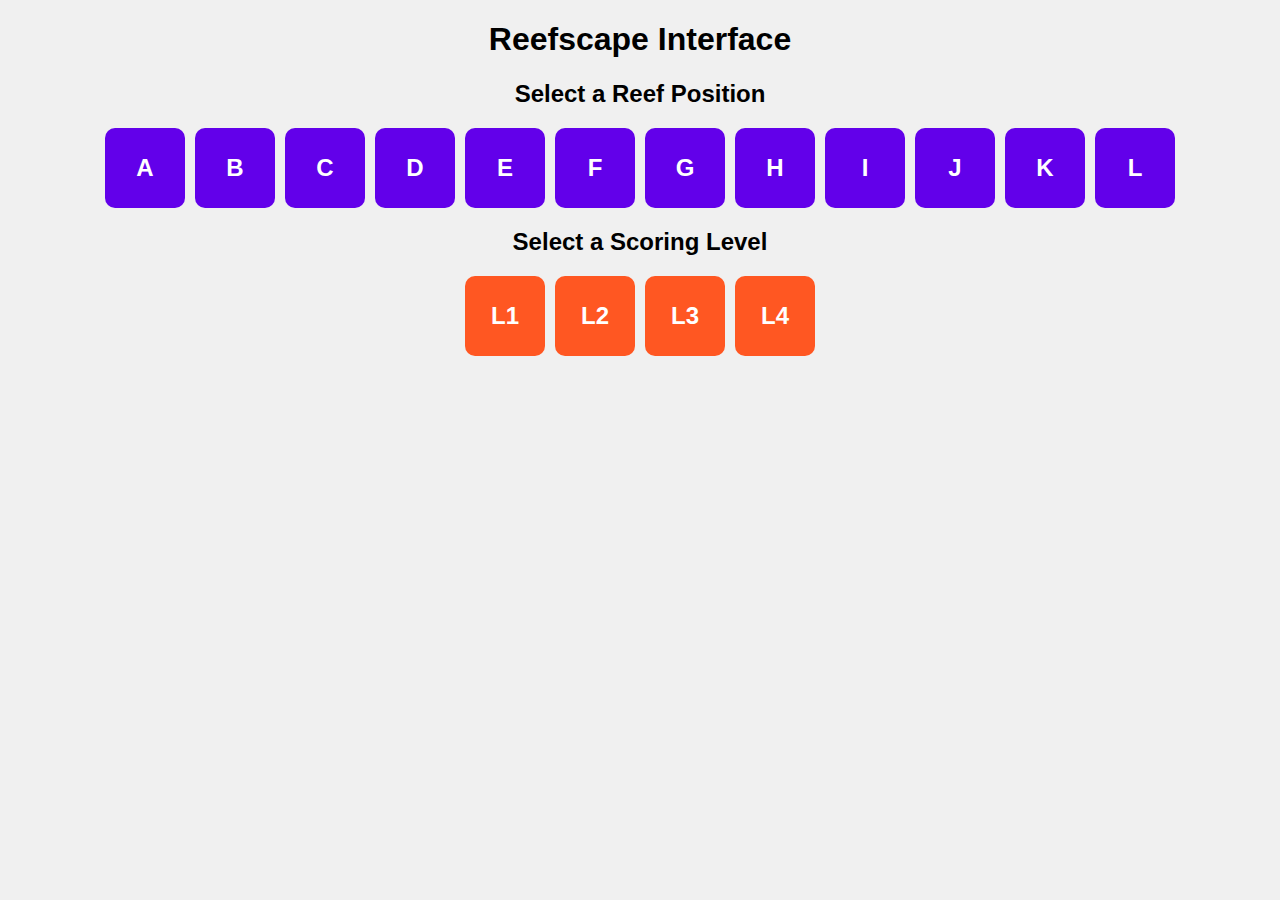
==== UIv1/index.html @ faf2d404 "First version!" ====
<!DOCTYPE html>
<html lang="en">
<head>
    <meta charset="UTF-8">
    <meta name="viewport" content="width=device-width, initial-scale=1.0">
    <title>Reefscape Touchscreen Interface</title>
    <style>
        body {
            font-family: Arial, sans-serif;
            text-align: center;
            background-color: #f0f0f0;
        }
        .reef-container, .levels-container {
            display: flex;
            justify-content: center;
            flex-wrap: wrap;
            gap: 10px;
            margin-top: 20px;
        }
        .button {
            width: 80px;
            height: 80px;
            font-size: 24px;
            font-weight: bold;
            border: none;
            border-radius: 10px;
            cursor: pointer;
            transition: all 0.3s ease;
        }
        .reef-button {
            background-color: #6200ea;
            color: white;
        }
        .level-button {
            background-color: #ff5722;
            color: white;
        }
        .button:hover {
            transform: scale(1.1);
            opacity: 0.8;
        }
    </style>
</head>
<body>
    <h1>Reefscape Interface</h1>
    <h2>Select a Reef Position</h2>
    <div class="reef-container">
        <button class="button reef-button" onclick="selectReef('A')">A</button>
        <button class="button reef-button" onclick="selectReef('B')">B</button>
        <button class="button reef-button" onclick="selectReef('C')">C</button>
        <button class="button reef-button" onclick="selectReef('D')">D</button>
        <button class="button reef-button" onclick="selectReef('E')">E</button>
        <button class="button reef-button" onclick="selectReef('F')">F</button>
        <button class="button reef-button" onclick="selectReef('G')">G</button>
        <button class="button reef-button" onclick="selectReef('H')">H</button>
        <button class="button reef-button" onclick="selectReef('I')">I</button>
        <button class="button reef-button" onclick="selectReef('J')">J</button>
        <button class="button reef-button" onclick="selectReef('K')">K</button>
        <button class="button reef-button" onclick="selectReef('L')">L</button>
    </div>
    <h2>Select a Scoring Level</h2>
    <div class="levels-container">
        <button class="button level-button" onclick="selectLevel('L1')">L1</button>
        <button class="button level-button" onclick="selectLevel('L2')">L2</button>
        <button class="button level-button" onclick="selectLevel('L3')">L3</button>
        <button class="button level-button" onclick="selectLevel('L4')">L4</button>
    </div>
    <script>
        function selectReef(position) {
            alert('Reef position ' + position + ' selected!');
        }
        function selectLevel(level) {
            alert('Scoring level ' + level + ' selected!');
        }
    </script>
</body>
</html>
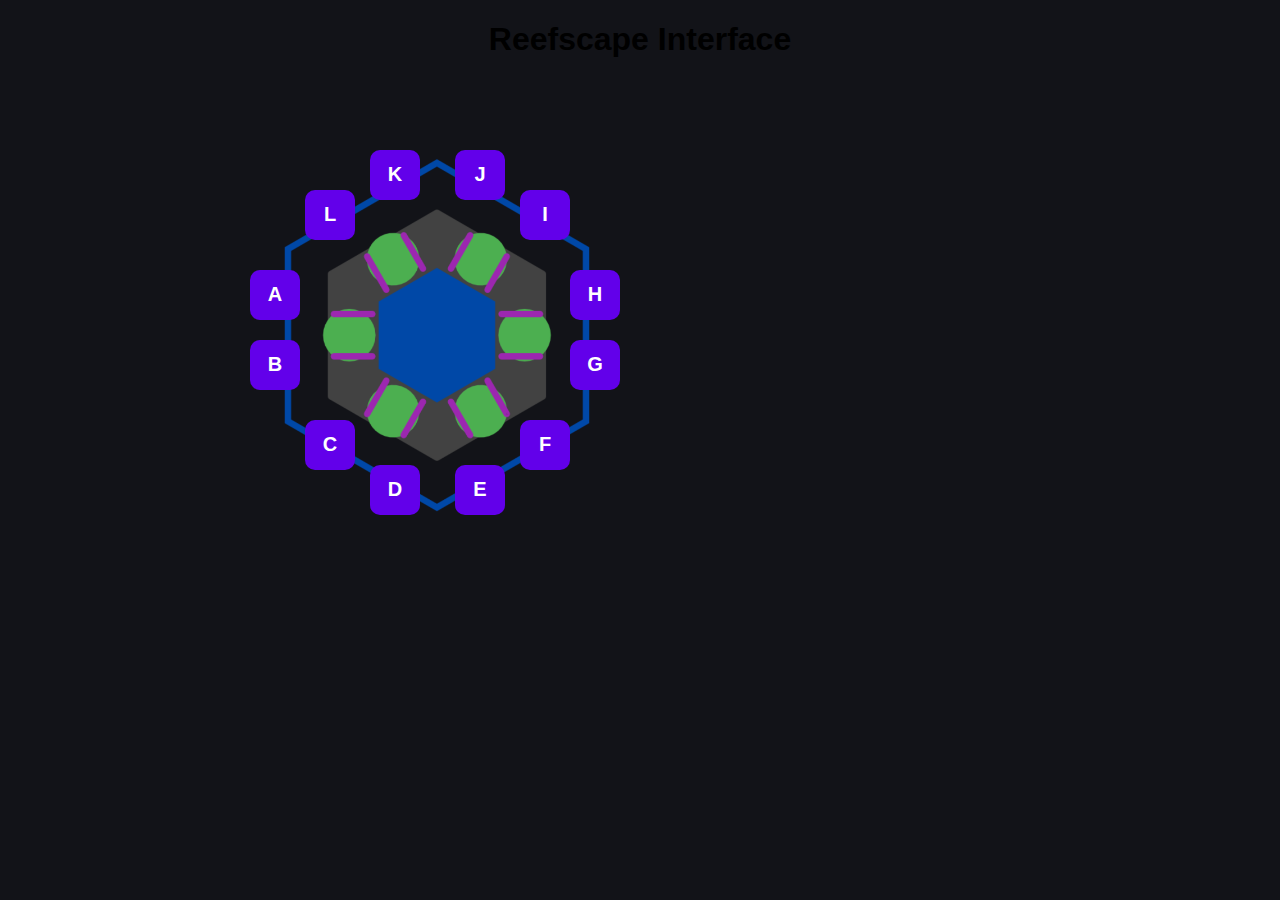
==== commit 2a9dd5fb: "Reef interface update with background image" ====
--- a/UIv1/index.html
+++ b/UIv1/index.html
@@ -1,3 +1,4 @@
+<!---->
 <!DOCTYPE html>
 <html lang="en">
 <head>
@@ -8,70 +9,82 @@
         body {
             font-family: Arial, sans-serif;
             text-align: center;
-            background-color: #f0f0f0;
+            /*background-color: #18141c;*/
+            background-image: url('images/background.png');
         }
-        .reef-container, .levels-container {
-            display: flex;
-            justify-content: center;
-            flex-wrap: wrap;
-            gap: 10px;
-            margin-top: 20px;
+        .interface {
+            font-size: 0;
+        }
+        .reef-container {
+            position: relative;
+            align-self: flex-start;
+            width: 400px;
+            height: 400px;
+            margin: 50px auto;
+            background: url('reef_hexagon.png') no-repeat center;
+            background-size: contain;
+            display: inline-block;
+        }        
+        #reef-position {
+            background-image: url('images/reef.png');
         }
         .button {
-            width: 80px;
-            height: 80px;
-            font-size: 24px;
+            position: absolute;
+            width: 50px;
+            height: 50px;
+            font-size: 20px;
             font-weight: bold;
             border: none;
             border-radius: 10px;
             cursor: pointer;
             transition: all 0.3s ease;
-        }
-        .reef-button {
             background-color: #6200ea;
-            color: white;
-        }
-        .level-button {
-            background-color: #ff5722;
             color: white;
         }
         .button:hover {
             transform: scale(1.1);
             opacity: 0.8;
         }
+            
+        .A { top: 140px; left: 10px; }
+        .B { top: 210px; left: 10px; }
+        .C { top: 290px; left: 65px; }
+        .D { top: 335px; left: 130px; }
+        .E { top: 335px; left: 215px; }
+        .F { top: 290px; left: 280px; }
+        .G { top: 210px; left: 330px; }
+        .H { top: 140px; left: 330px; }
+        .I { top: 60px; left: 280px; }
+        .J { top: 20px; left: 215px; }
+        .K { top: 20px; left: 130px; }
+        .L { top: 60px; left: 65px; }
     </style>
 </head>
 <body>
     <h1>Reefscape Interface</h1>
-    <h2>Select a Reef Position</h2>
-    <div class="reef-container">
-        <button class="button reef-button" onclick="selectReef('A')">A</button>
-        <button class="button reef-button" onclick="selectReef('B')">B</button>
-        <button class="button reef-button" onclick="selectReef('C')">C</button>
-        <button class="button reef-button" onclick="selectReef('D')">D</button>
-        <button class="button reef-button" onclick="selectReef('E')">E</button>
-        <button class="button reef-button" onclick="selectReef('F')">F</button>
-        <button class="button reef-button" onclick="selectReef('G')">G</button>
-        <button class="button reef-button" onclick="selectReef('H')">H</button>
-        <button class="button reef-button" onclick="selectReef('I')">I</button>
-        <button class="button reef-button" onclick="selectReef('J')">J</button>
-        <button class="button reef-button" onclick="selectReef('K')">K</button>
-        <button class="button reef-button" onclick="selectReef('L')">L</button>
-    </div>
-    <h2>Select a Scoring Level</h2>
-    <div class="levels-container">
-        <button class="button level-button" onclick="selectLevel('L1')">L1</button>
-        <button class="button level-button" onclick="selectLevel('L2')">L2</button>
-        <button class="button level-button" onclick="selectLevel('L3')">L3</button>
-        <button class="button level-button" onclick="selectLevel('L4')">L4</button>
+    <div class="interface">
+        <div id="reef-position" class="reef-container">
+            <div class="hex-border"></div>
+            <button class="button A" onclick="selectReef('A')">A</button>
+            <button class="button B" onclick="selectReef('B')">B</button>
+            <button class="button C" onclick="selectReef('C')">C</button>
+            <button class="button D" onclick="selectReef('D')">D</button>
+            <button class="button E" onclick="selectReef('E')">E</button>
+            <button class="button F" onclick="selectReef('F')">F</button>
+            <button class="button G" onclick="selectReef('G')">G</button>
+            <button class="button H" onclick="selectReef('H')">H</button>
+            <button class="button I" onclick="selectReef('I')">I</button>
+            <button class="button J" onclick="selectReef('J')">J</button>
+            <button class="button K" onclick="selectReef('K')">K</button>
+            <button class="button L" onclick="selectReef('L')">L</button>
+        </div>
+
+        <div id="reef-scoring" class="reef-container"></div>
     </div>
     <script>
         function selectReef(position) {
             alert('Reef position ' + position + ' selected!');
         }
-        function selectLevel(level) {
-            alert('Scoring level ' + level + ' selected!');
-        }
     </script>
 </body>
 </html>
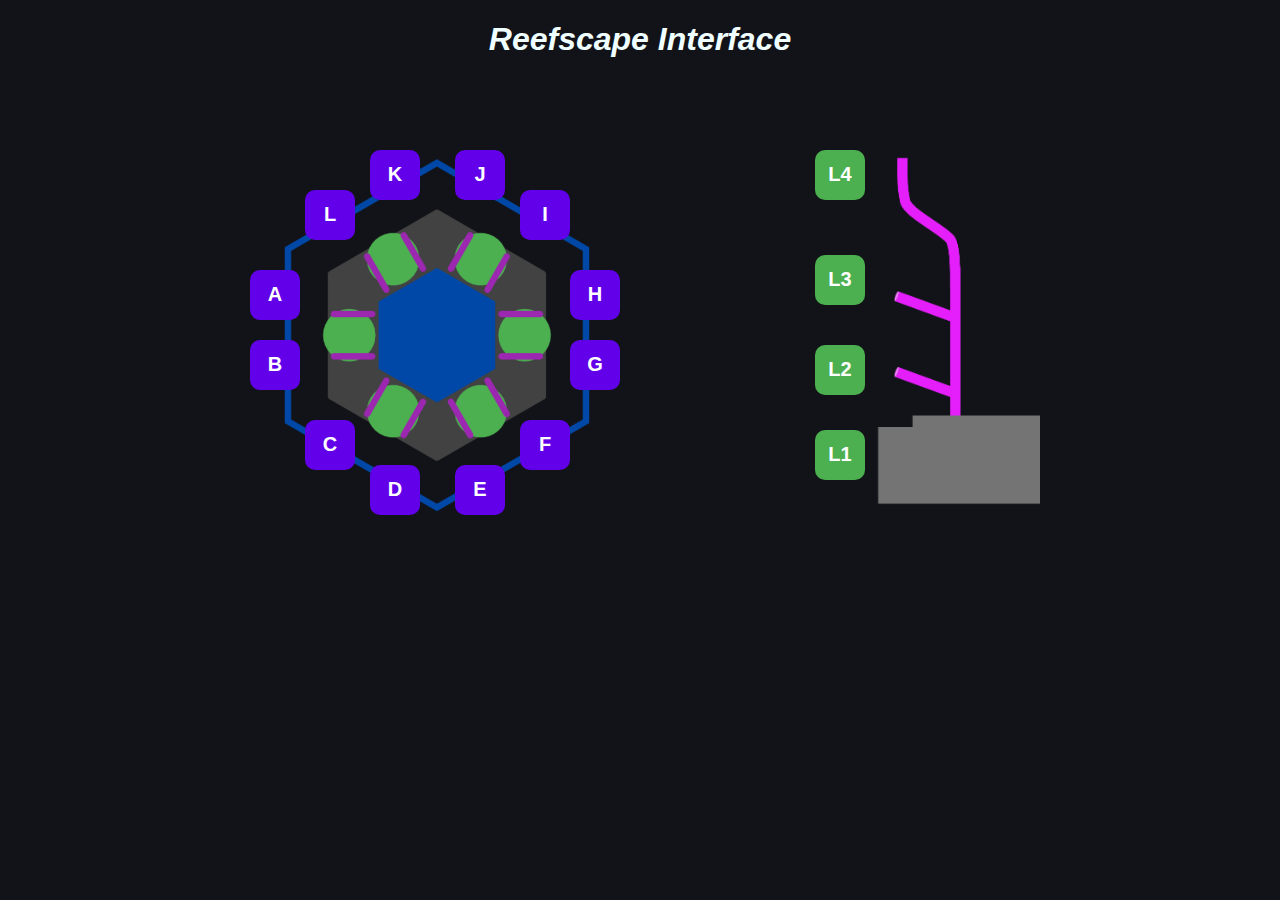
==== commit fd20f3b1: "Final basic interface" ====
--- a/UIv1/index.html
+++ b/UIv1/index.html
@@ -1,4 +1,3 @@
-<!---->
 <!DOCTYPE html>
 <html lang="en">
 <head>
@@ -12,6 +11,10 @@
             /*background-color: #18141c;*/
             background-image: url('images/background.png');
         }
+        h1 {
+            color: azure;
+            font-style: italic;
+        }
         .interface {
             font-size: 0;
         }
@@ -20,14 +23,28 @@
             align-self: flex-start;
             width: 400px;
             height: 400px;
-            margin: 50px auto;
+            margin: 25px auto;
             background: url('reef_hexagon.png') no-repeat center;
             background-size: contain;
             display: inline-block;
         }        
+        #reef-pipe {
+            position: relative;
+            width: 200px;
+            height: 400px;
+            margin: 25px auto;
+            margin-left: 200px;
+            background-size:contain;
+            display: inline-block;
+        }
         #reef-position {
             background-image: url('images/reef.png');
         }
+        #reef-pipe {
+            /*background-color: #6200ea;*/
+            background-image: url('images/reef-pipe.png');
+        }
+
         .button {
             position: absolute;
             width: 50px;
@@ -38,7 +55,14 @@
             border-radius: 10px;
             cursor: pointer;
             transition: all 0.3s ease;
+
+        }
+        .reef-button {
             background-color: #6200ea;
+            color: white;
+        }
+        .level-button {
+            background-color: #4CAF50;
             color: white;
         }
         .button:hover {
@@ -46,45 +70,63 @@
             opacity: 0.8;
         }
             
-        .A { top: 140px; left: 10px; }
-        .B { top: 210px; left: 10px; }
-        .C { top: 290px; left: 65px; }
-        .D { top: 335px; left: 130px; }
-        .E { top: 335px; left: 215px; }
-        .F { top: 290px; left: 280px; }
-        .G { top: 210px; left: 330px; }
-        .H { top: 140px; left: 330px; }
-        .I { top: 60px; left: 280px; }
-        .J { top: 20px; left: 215px; }
-        .K { top: 20px; left: 130px; }
-        .L { top: 60px; left: 65px; }
+        #A { top: 140px; left: 10px; }
+        #B { top: 210px; left: 10px; }
+        #C { top: 290px; left: 65px; }
+        #D { top: 335px; left: 130px; }
+        #E { top: 335px; left: 215px; }
+        #F { top: 290px; left: 280px; }
+        #G { top: 210px; left: 330px; }
+        #H { top: 140px; left: 330px; }
+        #I { top: 60px; left: 280px; }
+        #J { top: 20px; left: 215px; }
+        #K { top: 20px; left: 130px; }
+        #L { top: 60px; left: 65px; }
+
+        #L4 { top: 20px; left: -25px; }
+        #L3 { top: 125px; left:-25px; }
+        #L2 { top: 215px; left:-25px; }
+        #L1 { top: 300px; left:-25px; }
+        
     </style>
 </head>
 <body>
     <h1>Reefscape Interface</h1>
     <div class="interface">
         <div id="reef-position" class="reef-container">
-            <div class="hex-border"></div>
-            <button class="button A" onclick="selectReef('A')">A</button>
-            <button class="button B" onclick="selectReef('B')">B</button>
-            <button class="button C" onclick="selectReef('C')">C</button>
-            <button class="button D" onclick="selectReef('D')">D</button>
-            <button class="button E" onclick="selectReef('E')">E</button>
-            <button class="button F" onclick="selectReef('F')">F</button>
-            <button class="button G" onclick="selectReef('G')">G</button>
-            <button class="button H" onclick="selectReef('H')">H</button>
-            <button class="button I" onclick="selectReef('I')">I</button>
-            <button class="button J" onclick="selectReef('J')">J</button>
-            <button class="button K" onclick="selectReef('K')">K</button>
-            <button class="button L" onclick="selectReef('L')">L</button>
+            <button id="A" class="button reef-button" onclick="selectReef('A')">A</button>
+            <button id="B" class="button reef-button" onclick="selectReef('B')">B</button>
+            <button id="C" class="button reef-button" onclick="selectReef('C')">C</button>
+            <button id="D" class="button reef-button" onclick="selectReef('D')">D</button>
+            <button id="E" class="button reef-button" onclick="selectReef('E')">E</button>
+            <button id="F" class="button reef-button" onclick="selectReef('F')">F</button>
+            <button id="G" class="button reef-button" onclick="selectReef('G')">G</button>
+            <button id="H" class="button reef-button" onclick="selectReef('H')">H</button>
+            <button id="I" class="button reef-button" onclick="selectReef('I')">I</button>
+            <button id="J" class="button reef-button" onclick="selectReef('J')">J</button>
+            <button id="K" class="button reef-button" onclick="selectReef('K')">K</button>
+            <button id="L" class="button reef-button" onclick="selectReef('L')">L</button>
         </div>
 
-        <div id="reef-scoring" class="reef-container"></div>
+        <div id="reef-height" class="reef-container">
+    
+            <div id="reef-pipe" class="reef-level">
+                <button id="L1" class="button level-button" onclick="selectLevel('L1')">L1</button>
+                <button id="L2" class="button level-button" onclick="selectLevel('L2')">L2</button>
+                <button id="L3" class="button level-button" onclick="selectLevel('L3')">L3</button>
+                <button id="L4" class="button level-button" onclick="selectLevel('L4')">L4</button>
+            </div>
+        </div>
+
     </div>
     <script>
         function selectReef(position) {
             alert('Reef position ' + position + ' selected!');
         }
+
+        function selectLevel(level) {
+            alert('Scoring level ' + level + ' selected!');
+        }
     </script>
 </body>
 </html>
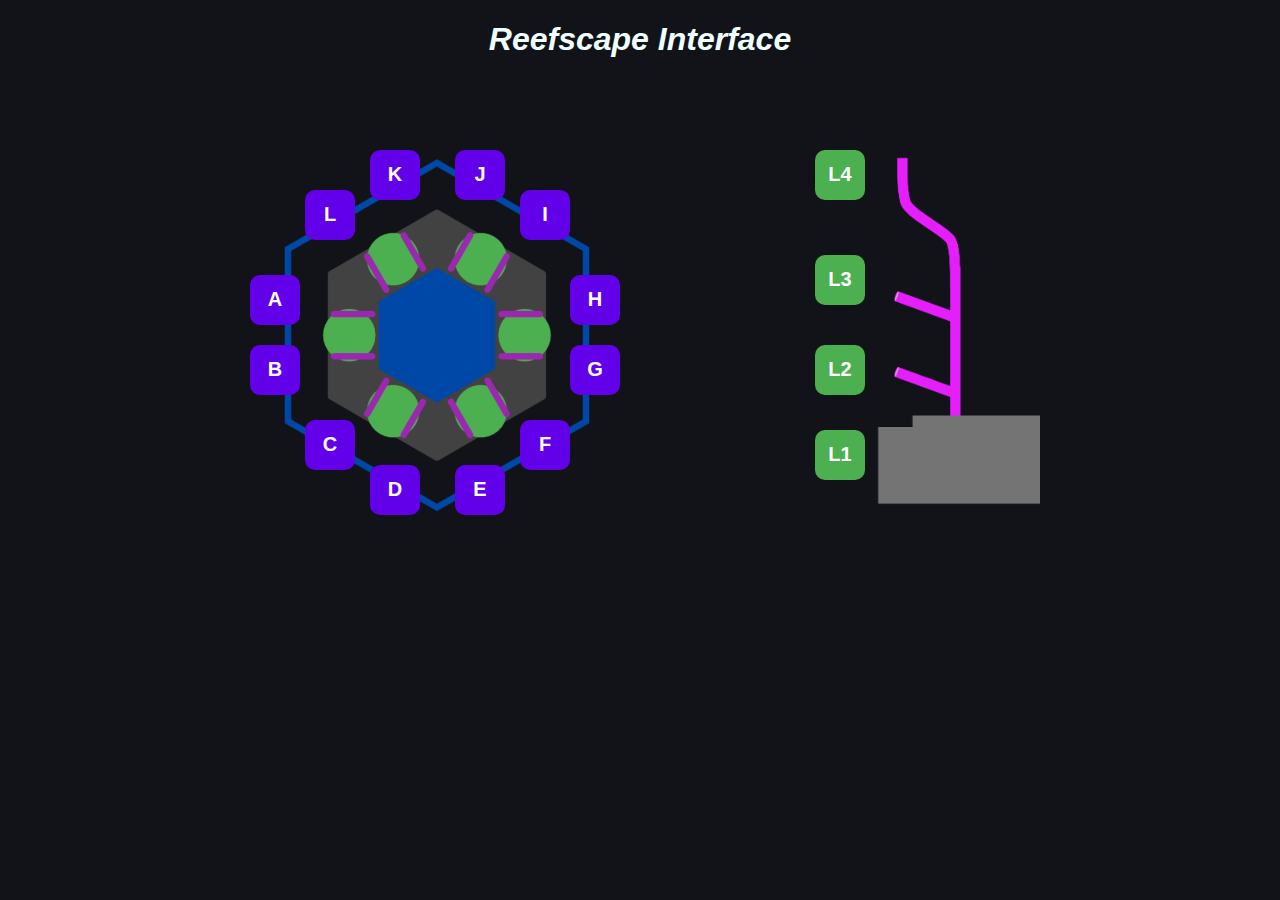
==== commit 805dfda5: "Add Style.css" ====
--- a/UIv1/index.html
+++ b/UIv1/index.html
@@ -4,91 +4,7 @@
     <meta charset="UTF-8">
     <meta name="viewport" content="width=device-width, initial-scale=1.0">
     <title>Reefscape Touchscreen Interface</title>
-    <style>
-        body {
-            font-family: Arial, sans-serif;
-            text-align: center;
-            /*background-color: #18141c;*/
-            background-image: url('images/background.png');
-        }
-        h1 {
-            color: azure;
-            font-style: italic;
-        }
-        .interface {
-            font-size: 0;
-        }
-        .reef-container {
-            position: relative;
-            align-self: flex-start;
-            width: 400px;
-            height: 400px;
-            margin: 25px auto;
-            background: url('reef_hexagon.png') no-repeat center;
-            background-size: contain;
-            display: inline-block;
-        }        
-        #reef-pipe {
-            position: relative;
-            width: 200px;
-            height: 400px;
-            margin: 25px auto;
-            margin-left: 200px;
-            background-size:contain;
-            display: inline-block;
-        }
-        #reef-position {
-            background-image: url('images/reef.png');
-        }
-        #reef-pipe {
-            /*background-color: #6200ea;*/
-            background-image: url('images/reef-pipe.png');
-        }
-
-        .button {
-            position: absolute;
-            width: 50px;
-            height: 50px;
-            font-size: 20px;
-            font-weight: bold;
-            border: none;
-            border-radius: 10px;
-            cursor: pointer;
-            transition: all 0.3s ease;
-
-        }
-        .reef-button {
-            background-color: #6200ea;
-            color: white;
-        }
-        .level-button {
-            background-color: #4CAF50;
-            color: white;
-        }
-        .button:hover {
-            transform: scale(1.1);
-            opacity: 0.8;
-        }
-            
-        #A { top: 140px; left: 10px; }
-        #B { top: 210px; left: 10px; }
-        #C { top: 290px; left: 65px; }
-        #D { top: 335px; left: 130px; }
-        #E { top: 335px; left: 215px; }
-        #F { top: 290px; left: 280px; }
-        #G { top: 210px; left: 330px; }
-        #H { top: 140px; left: 330px; }
-        #I { top: 60px; left: 280px; }
-        #J { top: 20px; left: 215px; }
-        #K { top: 20px; left: 130px; }
-        #L { top: 60px; left: 65px; }
-
-        #L4 { top: 20px; left: -25px; }
-        #L3 { top: 125px; left:-25px; }
-        #L2 { top: 215px; left:-25px; }
-        #L1 { top: 300px; left:-25px; }
-        
-    </style>
+    <link rel="stylesheet" href="style.css">
 </head>
 <body>
     <h1>Reefscape Interface</h1>
@@ -130,3 +46,4 @@
     </script>
 </body>
 </html>
+
--- a/UIv1/style.css
+++ b/UIv1/style.css
@@ -0,0 +1,81 @@
+body {
+    font-family: Arial, sans-serif;
+    text-align: center;
+    background-image: url('images/background.png');
+}
+h1 {
+    color: azure;
+    font-style: italic;
+}
+.interface {
+    font-size: 0;
+}
+.reef-container {
+    position: relative;
+    align-self: flex-start;
+    width: 400px;
+    height: 400px;
+    margin: 25px auto;
+    background: url('reef_hexagon.png') no-repeat center;
+    background-size: contain;
+    display: inline-block;
+}        
+#reef-pipe {
+    position: relative;
+    width: 200px;
+    height: 400px;
+    margin: 25px auto;
+    margin-left: 200px;
+    background-size:contain;
+    display: inline-block;
+}
+#reef-position {
+    background-image: url('images/reef.png');
+}
+#reef-pipe {
+    /*background-color: #6200ea;*/
+    background-image: url('images/reef-pipe.png');
+}
+
+.button {
+    position: absolute;
+    width: 50px;
+    height: 50px;
+    font-size: 20px;
+    font-weight: bold;
+    border: none;
+    border-radius: 10px;
+    cursor: pointer;
+    transition: all 0.3s ease;
+
+}
+.reef-button {
+    background-color: #6200ea;
+    color: white;
+}
+.level-button {
+    background-color: #4CAF50;
+    color: white;
+}
+.button:hover {
+    transform: scale(1.1);
+    opacity: 0.8;
+}
+    
+#A { top: 145px; left: 10px; }
+#B { top: 215px; left: 10px; }
+#C { top: 290px; left: 65px; }
+#D { top: 335px; left: 130px; }
+#E { top: 335px; left: 215px; }
+#F { top: 290px; left: 280px; }
+#G { top: 215px; left: 330px; }
+#H { top: 145px; left: 330px; }
+#I { top: 60px; left: 280px; }
+#J { top: 20px; left: 215px; }
+#K { top: 20px; left: 130px; }
+#L { top: 60px; left: 65px; }
+
+#L4 { top: 20px; left: -25px; }
+#L3 { top: 125px; left:-25px; }
+#L2 { top: 215px; left:-25px; }
+#L1 { top: 300px; left:-25px; }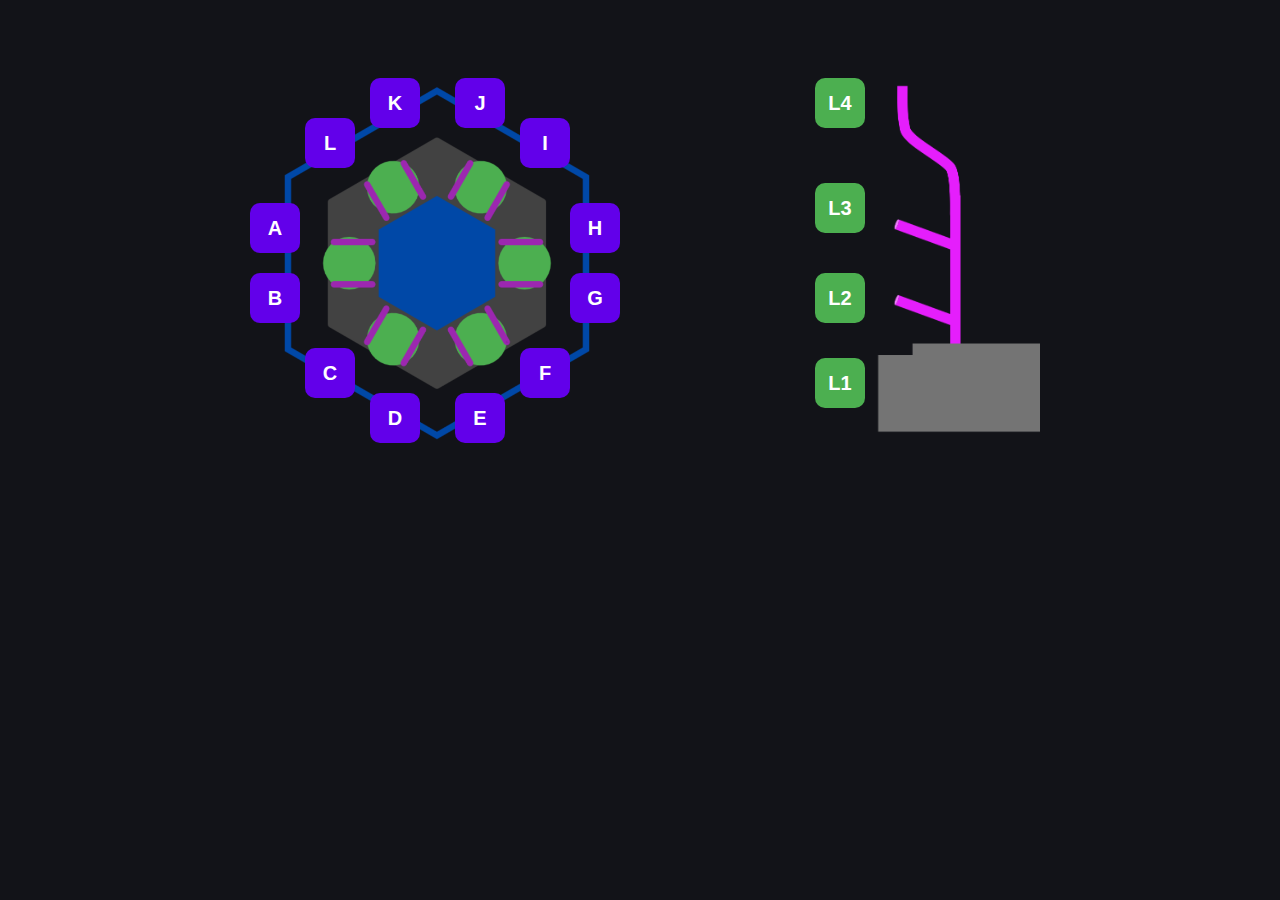
==== commit 90e5ce9c: "." ====
--- a/UIv1/index.html
+++ b/UIv1/index.html
@@ -7,7 +7,7 @@
     <link rel="stylesheet" href="style.css">
 </head>
 <body>
-    <h1>Reefscape Interface</h1>
+    <!--<h1>Reefscape Interface</h1>-->
     <div class="interface">
         <div id="reef-position" class="reef-container">
             <button id="A" class="button reef-button" onclick="selectReef('A')">A</button>
--- a/UIv1/style.css
+++ b/UIv1/style.css
@@ -2,6 +2,7 @@
     font-family: Arial, sans-serif;
     text-align: center;
     background-image: url('images/background.png');
+    align-content: center;
 }
 h1 {
     color: azure;
@@ -9,6 +10,7 @@
 }
 .interface {
     font-size: 0;
+    align-content: center;
 }
 .reef-container {
     position: relative;
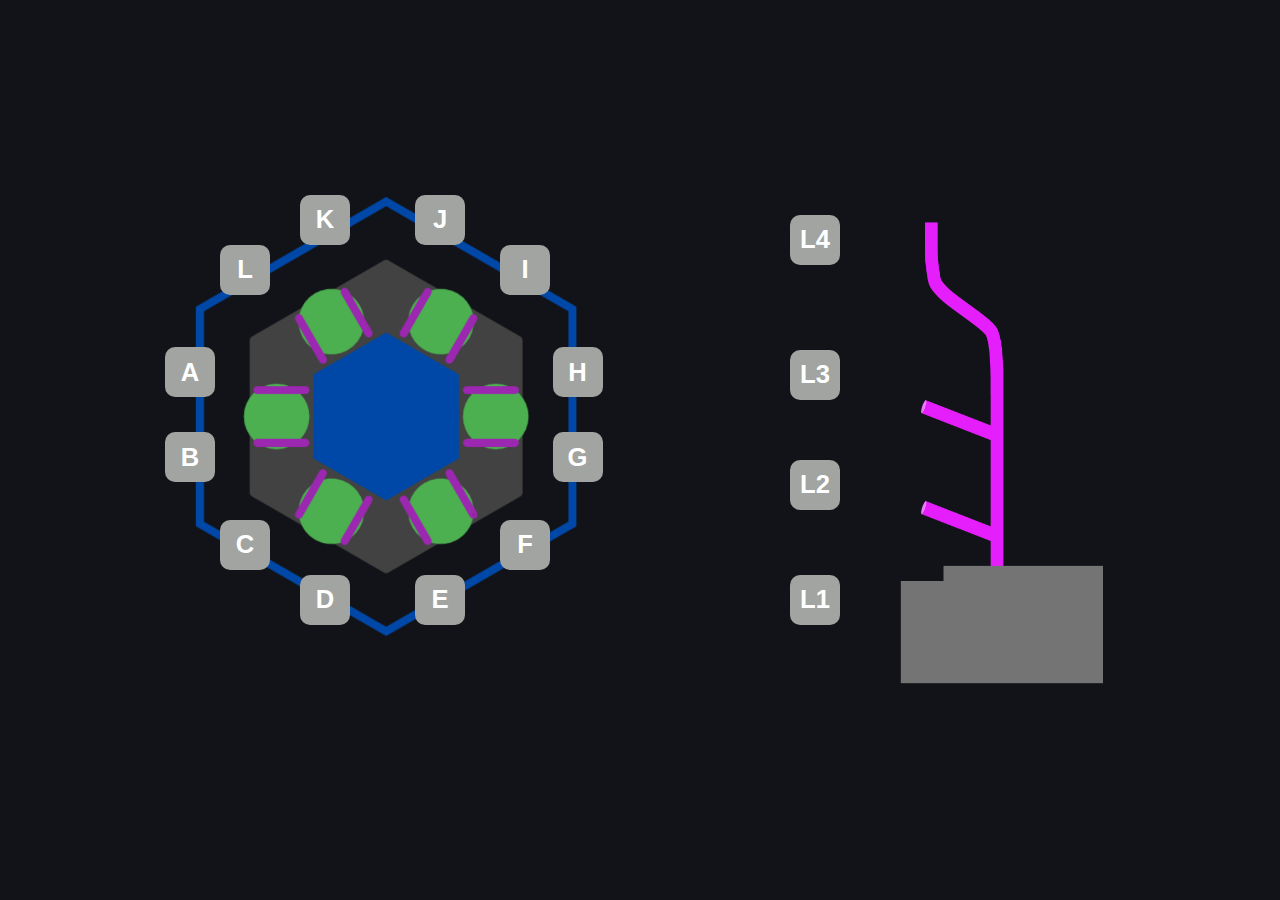
==== commit cb4fec2e: "✨ Button color changes" ====
--- a/UIv1/index.html
+++ b/UIv1/index.html
@@ -25,24 +25,75 @@
         </div>
 
         <div id="reef-height" class="reef-container">
-    
             <div id="reef-pipe" class="reef-level">
                 <button id="L1" class="button level-button" onclick="selectLevel('L1')">L1</button>
                 <button id="L2" class="button level-button" onclick="selectLevel('L2')">L2</button>
                 <button id="L3" class="button level-button" onclick="selectLevel('L3')">L3</button>
                 <button id="L4" class="button level-button" onclick="selectLevel('L4')">L4</button>
             </div>
+            <img src="images/reef-pipe.png" alt="reef-pipe" id="img-pipe">
         </div>
 
     </div>
     <script>
+        let previousButtonReef = null;
+        let buttonClickedReef = false;
+        let previousButtonLevel = null;
+        let buttonClickedLevel = false;
+        const purple = "#6200ea";
+        const green = "#4CAF50";
+        const gray = "#a1a4a1";
+
         function selectReef(position) {
-            alert('Reef position ' + position + ' selected!');
+            if(previousButtonReef != null){
+                previousButtonReef.style.backgroundColor = gray;
+            }
+            const button = document.getElementById(position);
+            button.style.backgroundColor = purple;
+            previousButtonReef = button;
+            buttonClickedReef = true;
+
         }
 
         function selectLevel(level) {
-            alert('Scoring level ' + level + ' selected!');
+            if(previousButtonLevel != null){
+                previousButtonLevel.style.backgroundColor = gray;
+            }
+            const button = document.getElementById(level);
+            button.style.backgroundColor = green;
+            previousButtonLevel = button;
+            buttonClickedLevel = true;
         }
+//*
+        document.addEventListener('click', function(event) {
+                if (buttonClickedReef && !event.target.classList.contains('level-button') && !event.target.classList.contains('reef-button')) {
+                    //alert(previousButtonReef.style.backgroundColor);
+                    
+                    //*
+                    if(previousButtonReef.style.backgroundColor == "rgb(98, 0, 234)"){
+                        previousButtonReef.style.backgroundColor = gray;
+                        //previousButtonReef = null;
+                        buttonClickedReef = false;
+                    }
+                    //*/
+
+                }
+
+                if (buttonClickedLevel && !event.target.classList.contains('level-button') && !event.target.classList.contains('reef-button')) {
+                    //alert(previousButtonLevel.style.backgroundColor);
+                    
+                    //*
+                    if(previousButtonLevel.style.backgroundColor == "rgb(76, 175, 80)"){
+                        previousButtonLevel.style.backgroundColor = gray;
+                        //previousButtonReef = null;
+                        buttonClickedLevel = false;
+                    }
+                    //*/
+
+                }
+            });
+//*/
+
     </script>
 </body>
 </html>
--- a/UIv1/style.css
+++ b/UIv1/style.css
@@ -1,3 +1,4 @@
+/*
 body {
     font-family: Arial, sans-serif;
     text-align: center;
@@ -35,7 +36,6 @@
     background-image: url('images/reef.png');
 }
 #reef-pipe {
-    /*background-color: #6200ea;*/
     background-image: url('images/reef-pipe.png');
 }
 
@@ -80,4 +80,100 @@
 #L4 { top: 20px; left: -25px; }
 #L3 { top: 125px; left:-25px; }
 #L2 { top: 215px; left:-25px; }
-#L1 { top: 300px; left:-25px; }+#L1 { top: 300px; left:-25px; }
+
+*/
+
+body {
+    font-family: Arial, sans-serif;
+    text-align: center;
+    background-image: url('images/background.png');
+    align-content: center;
+}
+h1 {
+    color: azure;
+    font-style: italic;
+}
+.interface {
+    padding-top: 10%;
+    font-size: 0;
+    align-content: center;
+}
+.reef-container {
+    position: relative;
+    align-self: flex-start;
+    width: 50%;
+    height: 50vw;
+    max-width: 500px;
+    max-height: 500px;
+    margin: 2% auto;
+    background: url('reef_hexagon.png') no-repeat center;
+    background-size: contain;
+    display: inline-block;
+}  
+.reef-container img {
+    height: 100%;
+    width: 50%;
+}
+
+#reef-pipe {
+    position: relative;
+    width: 25%;
+    height: 50vw;
+    max-width: 250px;
+    max-height: 500px;
+    margin: 2% auto;
+    margin-left: 15%;
+    background-size: contain;
+    display: inline-block;
+}
+#img-pipe {
+    margin-right: 5%;
+}
+#reef-position {
+    background-image: url('images/reef.png');
+}
+
+.button {
+    position: absolute;
+    width: 100%;
+    height: 100%;
+    max-width: 50px;
+    max-height: 50px;
+    font-size: 2vw;
+    font-weight: bold;
+    border: none;
+    border-radius: 10px;
+    cursor: pointer;
+    transition: all 0.3s ease;
+}
+.reef-button {
+    background-color: #a1a4a1;
+    color: white;
+}
+.level-button {
+    background-color: #a1a4a1;
+    color: white;
+}
+.button:hover {
+    transform: scale(1.1);
+    opacity: 0.8;
+}
+
+#A { top: 37.5%; left: 5%; }
+#B { top: 54.5%; left: 5%; }
+#C { top: 72%; left: 16%; }
+#D { top: 83%; left: 32%; }
+#E { top: 83%; left: 55%; }
+#F { top: 72%; left: 72%; }
+#G { top: 54.5%; left: 82.5%; }
+#H { top: 37.5%; left: 82.5%; }
+#I { top: 17%; left: 72%; }
+#J { top: 7%; left: 55%; }
+#K { top: 7%; left: 32%; }
+#L { top: 17%; left: 16%; }
+
+#L4 { top: 8%; left: 50%; }
+#L3 { top: 35%; left: 50%; }
+#L2 { top: 57%; left: 50%; }
+#L1 { top: 80%; left: 50%; }